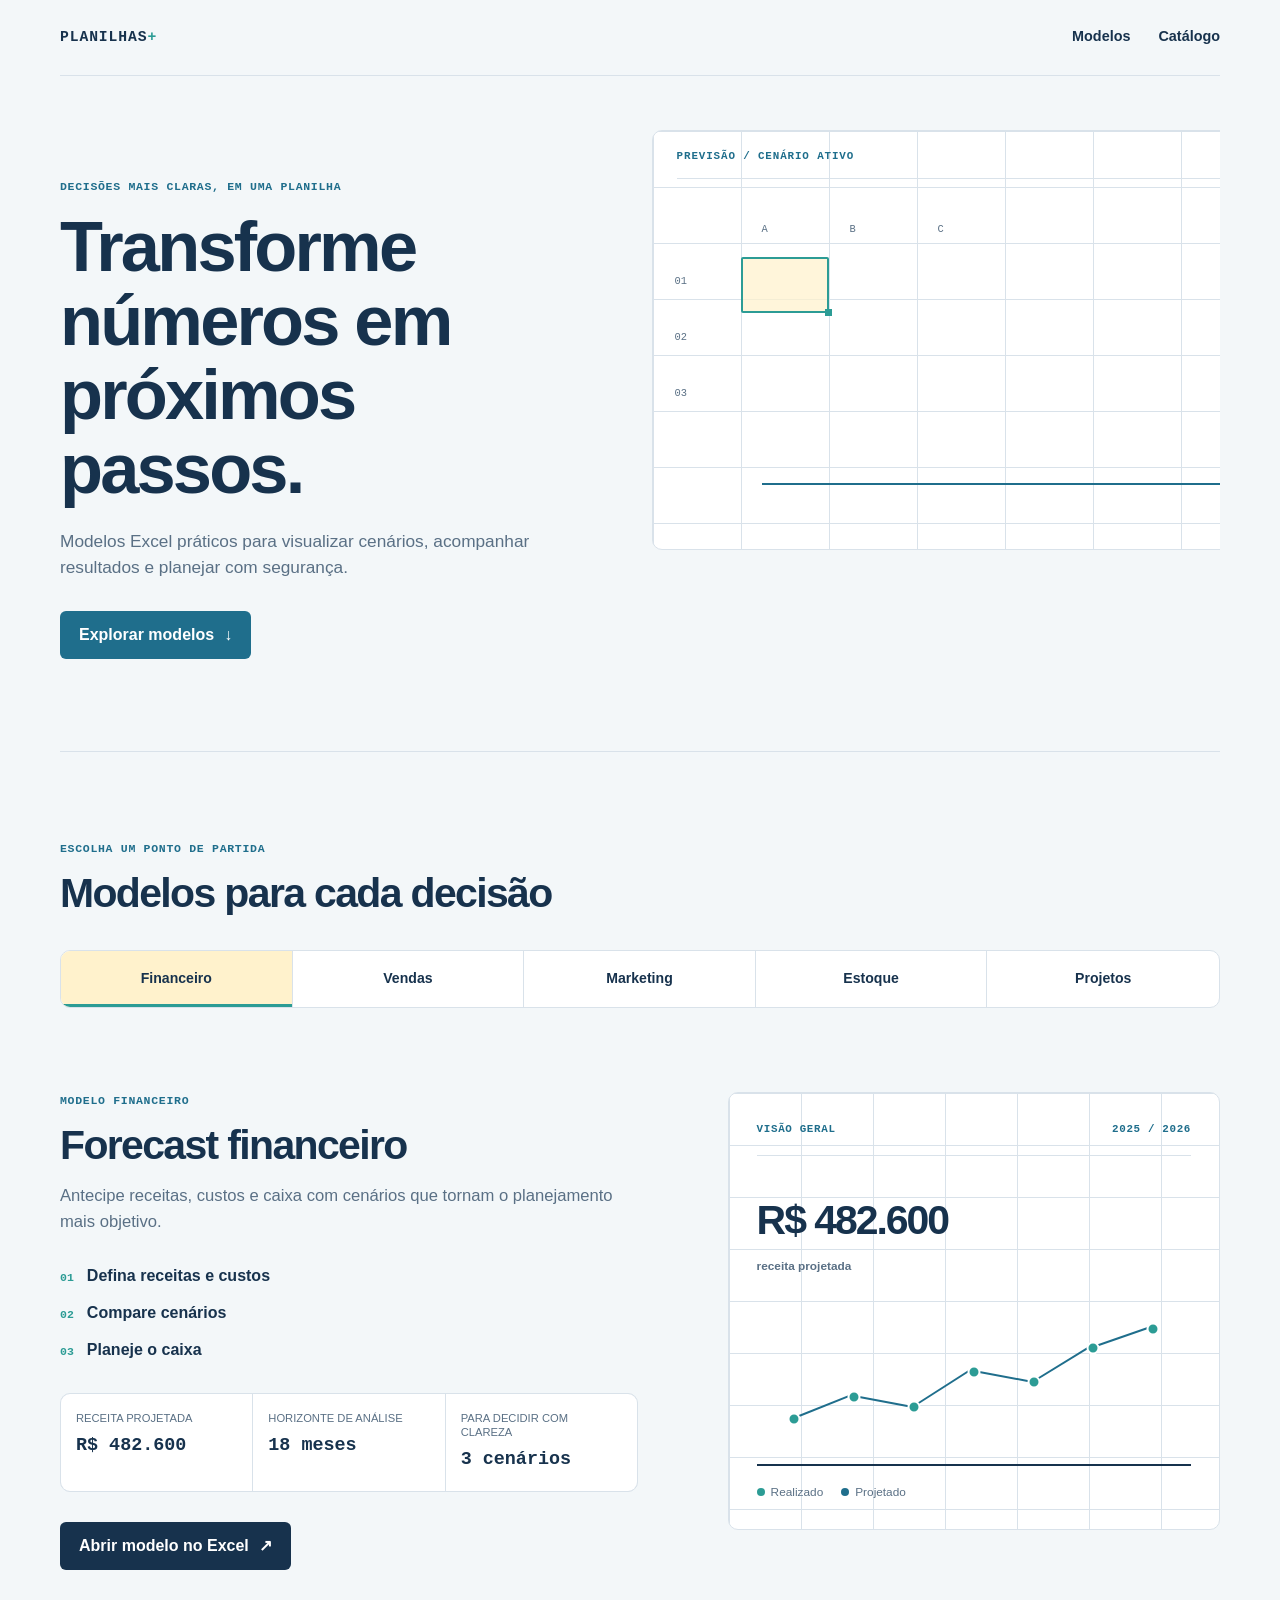
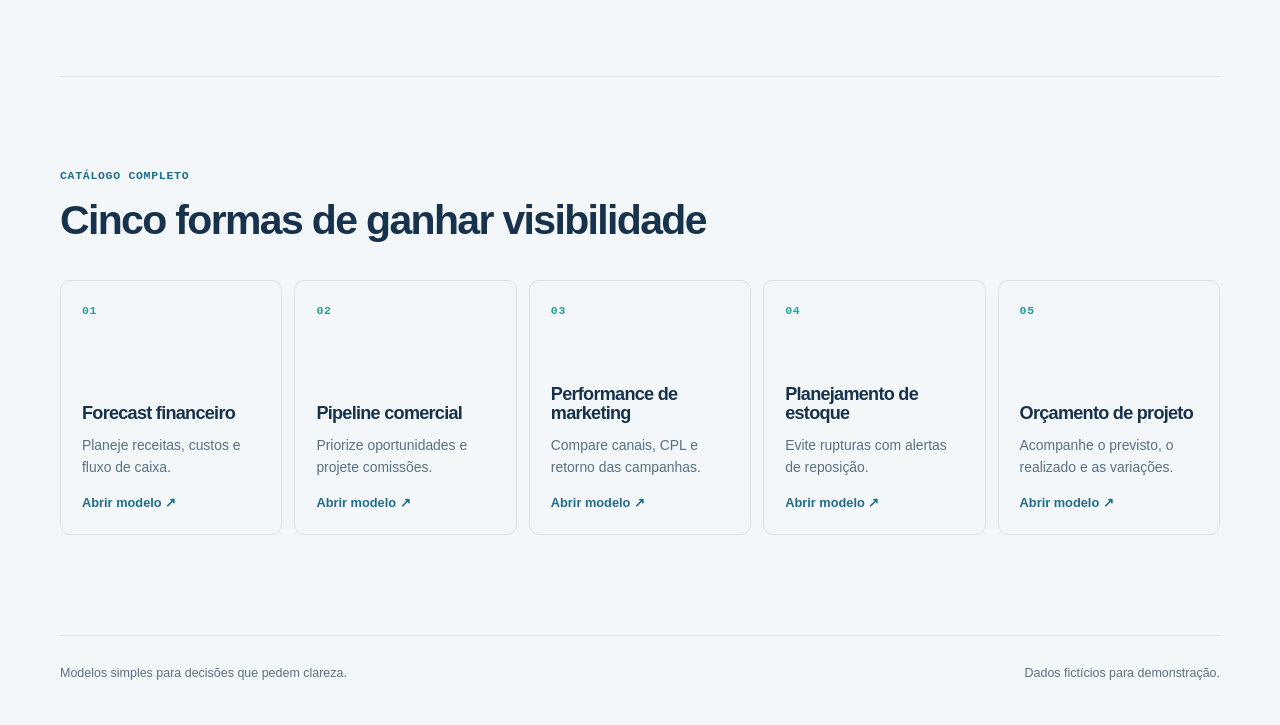
==== index.html @ 37eba5c4 "feat: publish interactive workbook gallery" ====
<!doctype html>
<html lang="pt-BR">
  <head>
    <meta charset="utf-8">
    <meta name="viewport" content="width=device-width, initial-scale=1">
    <meta name="description" content="Modelos de planilhas Excel prontos para decisões financeiras, comerciais e operacionais.">
    <title>Modelos Excel para decisões melhores</title>
    <link rel="stylesheet" href="styles.css">
  </head>
  <body>
    <header class="site-header">
      <a class="brand" href="index.html" aria-label="Portfólio de planilhas Excel">PLANILHAS<span>+</span></a>
      <nav aria-label="Navegação principal">
        <a href="#models">Modelos</a>
        <a href="#catalog">Catálogo</a>
      </nav>
    </header>

    <main>
      <section class="hero" aria-labelledby="hero-title">
        <div class="hero-grid" aria-hidden="true">
          <span class="grid-label grid-label-a">A</span><span class="grid-label grid-label-b">B</span><span class="grid-label grid-label-c">C</span>
          <span class="grid-row grid-row-1">01</span><span class="grid-row grid-row-2">02</span><span class="grid-row grid-row-3">03</span>
          <span class="hero-active-cell"></span><span class="hero-grid-line"></span>
        </div>
        <p class="eyebrow">Decisões mais claras, em uma planilha</p>
        <h1 id="hero-title">Transforme números em próximos passos.</h1>
        <p class="hero-lede">Modelos Excel práticos para visualizar cenários, acompanhar resultados e planejar com segurança.</p>
        <a class="button button-primary" href="#models">Explorar modelos <span aria-hidden="true">↓</span></a>
      </section>

      <section class="model-switcher" id="models" aria-labelledby="models-title">
        <div class="section-heading">
          <p class="eyebrow">Escolha um ponto de partida</p>
          <h2 id="models-title">Modelos para cada decisão</h2>
        </div>
        <div class="model-tabs" role="tablist" aria-label="Selecionar modelo">
          <button data-model-tab="financial" role="tab" aria-selected="true" aria-controls="showcase">Financeiro</button>
          <button data-model-tab="sales" role="tab" aria-selected="false" aria-controls="showcase">Vendas</button>
          <button data-model-tab="marketing" role="tab" aria-selected="false" aria-controls="showcase">Marketing</button>
          <button data-model-tab="inventory" role="tab" aria-selected="false" aria-controls="showcase">Estoque</button>
          <button data-model-tab="projects" role="tab" aria-selected="false" aria-controls="showcase">Projetos</button>
        </div>
      </section>

      <section class="showcase" id="showcase" aria-live="polite" aria-labelledby="showcase-title">
        <div class="showcase-copy">
          <p class="eyebrow" id="showcase-category" data-model-field="eyebrow">Modelo financeiro</p>
          <h2 id="showcase-title" data-model-field="title">Forecast financeiro</h2>
          <p id="showcase-description" data-model-field="summary">Antecipe receitas, custos e caixa com cenários que tornam o planejamento mais objetivo.</p>
          <ol class="showcase-steps">
            <li data-model-field="steps.0">Defina receitas e custos</li>
            <li data-model-field="steps.1">Compare cenários</li>
            <li data-model-field="steps.2">Planeje o caixa</li>
          </ol>
          <dl class="showcase-metrics">
            <div><dt data-model-field="metrics.0.label">receita projetada</dt><dd data-model-field="metrics.0.value">R$ 482.600</dd></div>
            <div><dt data-model-field="metrics.1.label">horizonte de análise</dt><dd data-model-field="metrics.1.value">18 meses</dd></div>
            <div><dt data-model-field="metrics.2.label">para decidir com clareza</dt><dd data-model-field="metrics.2.value">3 cenários</dd></div>
          </dl>
          <a class="button button-dark" id="open-workbook" href="01_financial-forecast.xlsx">Abrir modelo no Excel <span aria-hidden="true">↗</span></a>
        </div>
        <div class="model-preview" aria-label="Prévia do modelo financeiro" data-model-field="visual.ariaLabel">
          <div class="preview-topline"><span data-model-field="visual.topline.0">VISÃO GERAL</span><span data-model-field="visual.topline.1">2025 / 2026</span></div>
          <div class="preview-value"><span data-model-field="visual.value">R$ 482.600</span> <small data-model-field="visual.label">receita projetada</small></div>
          <div class="preview-chart" aria-hidden="true"><span data-model-field="visual.bars.0"></span><span data-model-field="visual.bars.1"></span><span data-model-field="visual.bars.2"></span><span data-model-field="visual.bars.3"></span><span data-model-field="visual.bars.4"></span><span data-model-field="visual.bars.5"></span><span data-model-field="visual.bars.6"></span></div>
          <div class="preview-legend"><span><i class="legend-dot legend-dot-accent"></i><span data-model-field="visual.legend.0">Realizado</span></span><span><i class="legend-dot"></i><span data-model-field="visual.legend.1">Projetado</span></span></div>
        </div>
      </section>

      <section class="catalog" id="catalog" aria-labelledby="catalog-title">
        <div class="section-heading">
          <p class="eyebrow">Catálogo completo</p>
          <h2 id="catalog-title">Cinco formas de ganhar visibilidade</h2>
        </div>
        <div class="catalog-grid">
          <a class="catalog-card" href="01_financial-forecast.xlsx"><span class="card-number">01</span><h3>Forecast financeiro</h3><p>Planeje receitas, custos e fluxo de caixa.</p><span class="card-link">Abrir modelo ↗</span></a>
          <a class="catalog-card" href="02_sales-pipeline.xlsx"><span class="card-number">02</span><h3>Pipeline comercial</h3><p>Priorize oportunidades e projete comissões.</p><span class="card-link">Abrir modelo ↗</span></a>
          <a class="catalog-card" href="03_marketing-performance.xlsx"><span class="card-number">03</span><h3>Performance de marketing</h3><p>Compare canais, CPL e retorno das campanhas.</p><span class="card-link">Abrir modelo ↗</span></a>
          <a class="catalog-card" href="04_inventory-planning.xlsx"><span class="card-number">04</span><h3>Planejamento de estoque</h3><p>Evite rupturas com alertas de reposição.</p><span class="card-link">Abrir modelo ↗</span></a>
          <a class="catalog-card" href="05_project-budget.xlsx"><span class="card-number">05</span><h3>Orçamento de projeto</h3><p>Acompanhe o previsto, o realizado e as variações.</p><span class="card-link">Abrir modelo ↗</span></a>
        </div>
      </section>
    </main>

    <footer class="site-footer">
      <p>Modelos simples para decisões que pedem clareza.</p>
      <p>Dados fictícios para demonstração.</p>
    </footer>
    <script type="module" src="app.js"></script>
  </body>
</html>
---- styles.css ----
:root {
  --canvas: #F3F7F9;
  --ink: #17324D;
  --blue: #1F6E8C;
  --active: #2C9C95;
  --input: #FFF2CC;
  --line: #D9E2EA;
  --paper: #FFFFFF;
  --muted: #5A7085;
  --radius: 10px;
  --radius-small: 6px;
  --page: min(1160px, calc(100% - 48px));
  --sans: Manrope, "Segoe UI", Arial, sans-serif;
  --mono: "DM Mono", Consolas, "Courier New", monospace;
}

* { box-sizing: border-box; }

html { scroll-behavior: smooth; }

body {
  margin: 0;
  min-width: 320px;
  color: var(--ink);
  background: var(--canvas);
  font-family: var(--sans);
  font-size: 16px;
  line-height: 1.55;
}

a { color: inherit; text-decoration: none; }
button { font: inherit; }

:focus-visible {
  outline: 3px solid var(--active);
  outline-offset: 4px;
}

.site-header {
  width: var(--page);
  min-height: 76px;
  margin: 0 auto;
  display: flex;
  align-items: center;
  justify-content: space-between;
  border-bottom: 1px solid var(--line);
}

.brand, .eyebrow, .preview-topline, .card-number {
  font-family: var(--mono);
  letter-spacing: .06em;
  text-transform: uppercase;
}

.brand { font-size: .92rem; font-weight: 800; }
.brand span { color: var(--active); }

nav { display: flex; gap: 28px; font-size: .9rem; font-weight: 700; }
nav a { padding: 6px 0; border-bottom: 2px solid transparent; }
nav a:hover { border-color: var(--active); }

.hero {
  position: relative;
  isolation: isolate;
  width: var(--page);
  min-height: 550px;
  margin: 0 auto;
  padding: 102px 48% 92px 0;
  overflow: hidden;
  border-bottom: 1px solid var(--line);
}

.hero > :not(.hero-grid) { position: relative; z-index: 1; }

.hero-grid {
  position: absolute;
  z-index: 0;
  top: 54px;
  right: -5%;
  width: 54%;
  height: 420px;
  border: 1px solid var(--line);
  border-radius: var(--radius);
  background-color: var(--paper);
  background-image: linear-gradient(var(--line) 1px, transparent 1px), linear-gradient(90deg, var(--line) 1px, transparent 1px);
  background-size: 100% 56px, 88px 100%;
}

.hero-grid::before {
  content: "PREVISÃO  /  CENÁRIO ATIVO";
  position: absolute;
  inset: 20px 24px auto;
  padding-bottom: 16px;
  border-bottom: 1px solid var(--line);
  color: var(--blue);
  font: 700 .68rem/1 var(--mono);
  letter-spacing: .08em;
}

.grid-label, .grid-row { position: absolute; color: var(--muted); font: .65rem/1 var(--mono); }
.grid-label { top: 93px; }
.grid-label-a { left: 109px; }.grid-label-b { left: 197px; }.grid-label-c { left: 285px; }
.grid-row { left: 22px; }.grid-row-1 { top: 145px; }.grid-row-2 { top: 201px; }.grid-row-3 { top: 257px; }

.hero-active-cell {
  position: absolute;
  top: 126px;
  left: 88px;
  width: 88px;
  height: 56px;
  border: 2px solid var(--active);
  border-radius: 2px;
  background: color-mix(in srgb, var(--input) 72%, transparent);
  transition: transform 220ms ease, opacity 220ms ease;
}

.hero-active-cell::after {
  content: "";
  position: absolute;
  width: 7px;
  height: 7px;
  right: -5px;
  bottom: -5px;
  background: var(--active);
}

.hero-grid-line {
  position: absolute;
  left: 109px;
  right: 28px;
  bottom: 64px;
  height: 2px;
  background: var(--blue);
  transform-origin: left;
  transition: transform 220ms ease, opacity 220ms ease;
}

body[data-active-model="sales"] .hero-active-cell { transform: translate(88px, 56px); }
body[data-active-model="marketing"] .hero-active-cell { transform: translate(176px, 112px); }
body[data-active-model="inventory"] .hero-active-cell { transform: translate(88px, 168px); }
body[data-active-model="projects"] .hero-active-cell { transform: translate(264px, 56px); }
body[data-active-model="sales"] .hero-grid-line { transform: scaleX(.66); }
body[data-active-model="marketing"] .hero-grid-line { transform: scaleX(.9); }
body[data-active-model="inventory"] .hero-grid-line { transform: scaleX(.52); }
body[data-active-model="projects"] .hero-grid-line { transform: scaleX(.76); }

.eyebrow { margin: 0 0 14px; color: var(--blue); font-size: .72rem; font-weight: 800; }
h1, h2, h3, p { margin-top: 0; }
h1, h2, h3 { letter-spacing: -.04em; line-height: 1.05; }
h1 { max-width: 660px; margin-bottom: 22px; font-size: clamp(3rem, 5.5vw, 5.35rem); }
h2 { margin-bottom: 16px; font-size: clamp(2rem, 3.2vw, 3.45rem); }
h3 { margin-bottom: 12px; font-size: 1.25rem; }
.hero-lede { max-width: 560px; margin-bottom: 30px; color: var(--muted); font-size: 1.08rem; }

.button {
  display: inline-flex;
  align-items: center;
  justify-content: center;
  min-height: 48px;
  padding: 11px 18px;
  border: 1px solid transparent;
  border-radius: var(--radius-small);
  font-weight: 800;
  line-height: 1;
  white-space: nowrap;
}
.button span { margin-left: 10px; }
.button-primary { color: var(--paper); background: var(--blue); }
.button-primary:hover { background: var(--ink); }
.button-dark { color: var(--paper); background: var(--ink); }
.button-dark:hover { background: var(--blue); }

.model-switcher, .catalog, .site-footer { width: var(--page); margin-right: auto; margin-left: auto; }
.model-switcher { padding: 88px 0 36px; }
.section-heading { max-width: 650px; }

.model-tabs {
  display: grid;
  grid-template-columns: repeat(5, 1fr);
  margin-top: 35px;
  overflow: hidden;
  border: 1px solid var(--line);
  border-radius: var(--radius);
  background: var(--paper);
}
.model-tabs button {
  min-height: 56px;
  padding: 10px 12px;
  border: 0;
  border-right: 1px solid var(--line);
  color: var(--ink);
  background: transparent;
  cursor: pointer;
  font-size: .88rem;
  font-weight: 800;
}
.model-tabs button:last-child { border-right: 0; }
.model-tabs button:hover { background: #E8F1F5; }
.model-tabs button[aria-selected="true"] { color: var(--ink); background: var(--input); box-shadow: inset 0 -3px 0 var(--active); }
.model-tabs button:active { background: #E1EEF0; }

.showcase {
  display: grid;
  grid-template-columns: minmax(0, 1.08fr) minmax(330px, .92fr);
  gap: clamp(36px, 7vw, 98px);
  align-items: start;
  width: var(--page);
  margin: 0 auto;
  padding: 48px 0 106px;
  border-bottom: 1px solid var(--line);
}
.showcase-copy > p:not(.eyebrow) { max-width: 580px; color: var(--muted); font-size: 1.04rem; }
.showcase-steps { display: grid; gap: 12px; margin: 30px 0; padding: 0; list-style: none; counter-reset: step; }
.showcase-steps li { display: flex; align-items: baseline; gap: 13px; font-weight: 700; }
.showcase-steps li::before { counter-increment: step; content: "0" counter(step); color: var(--active); font: 700 .72rem var(--mono); }

.showcase-metrics { display: grid; grid-template-columns: repeat(3, 1fr); gap: 1px; margin: 0 0 30px; border: 1px solid var(--line); border-radius: var(--radius); overflow: hidden; background: var(--line); }
.showcase-metrics div { min-width: 0; padding: 17px 15px; background: var(--paper); }
.showcase-metrics dt { margin-bottom: 7px; color: var(--muted); font-size: .7rem; line-height: 1.25; text-transform: uppercase; }
.showcase-metrics dd { margin: 0; font-family: var(--mono); font-size: clamp(.9rem, 1.6vw, 1.15rem); font-weight: 700; }

.model-preview {
  position: relative;
  min-height: 420px;
  padding: 28px;
  border: 1px solid var(--line);
  border-radius: var(--radius);
  background-color: var(--paper);
  background-image: linear-gradient(var(--line) 1px, transparent 1px), linear-gradient(90deg, var(--line) 1px, transparent 1px);
  background-size: 100% 52px, 72px 100%;
}
.preview-topline { display: flex; justify-content: space-between; padding-bottom: 17px; border-bottom: 1px solid var(--line); color: var(--blue); font-size: .68rem; font-weight: 800; }
.preview-value { margin: 33px 0 28px; font-size: clamp(2rem, 3.2vw, 3rem); font-weight: 800; letter-spacing: -.05em; }
.preview-value small { display: block; margin-top: 5px; color: var(--muted); font-size: .74rem; letter-spacing: 0; }
.preview-chart { display: grid; grid-template-columns: repeat(7, 1fr); height: 162px; padding: 12px 8px 0; border-bottom: 2px solid var(--ink); }
.preview-chart span { position: relative; min-width: 0; }
.preview-chart span::before { content: ""; position: absolute; z-index: 1; left: 50%; bottom: calc(var(--point, 0) * 1%); width: 9px; height: 9px; border: 2px solid var(--paper); border-radius: 50%; background: var(--active); transform: translate(-50%, 50%); }
.preview-chart span:not(:last-child)::after { content: ""; position: absolute; z-index: 0; left: 50%; bottom: calc(var(--point, 0) * 1%); width: var(--segment-length, 100%); height: 2px; background: var(--blue); transform: rotate(var(--segment-angle, 0deg)); transform-origin: left center; }
.preview-legend { display: flex; gap: 18px; padding-top: 17px; color: var(--muted); font-size: .74rem; }
.preview-legend > span { display: inline-flex; align-items: center; gap: 6px; }
.legend-dot { width: 8px; height: 8px; background: var(--blue); border-radius: 50%; }.legend-dot-accent { background: var(--active); }

.showcase.is-updating { animation: showcase-update 220ms ease both; }
.showcase.is-updating .preview-chart { animation: trend-update 220ms ease both; }
@keyframes showcase-update { from { opacity: .74; transform: translateY(5px); } to { opacity: 1; transform: translateY(0); } }
@keyframes trend-update { from { opacity: .45; transform: scaleX(.92); } to { opacity: 1; transform: scaleX(1); } }

.catalog { padding: 90px 0 100px; }
.catalog-grid { display: grid; grid-template-columns: repeat(5, 1fr); gap: 12px; margin-top: 38px; }
.catalog-card { display: flex; flex-direction: column; min-height: 255px; padding: 21px; border: 1px solid var(--line); border-radius: var(--radius); background: transparent; }
.catalog-card:hover { border-color: var(--active); background: var(--paper); }
.card-number { color: var(--active); font-size: .72rem; font-weight: 800; }
.catalog-card h3 { margin-top: auto; font-size: 1.13rem; }
.catalog-card p { margin-bottom: 15px; color: var(--muted); font-size: .87rem; }
.card-link { color: var(--blue); font-size: .8rem; font-weight: 800; }

.site-footer { display: flex; justify-content: space-between; gap: 24px; padding: 28px 0 42px; border-top: 1px solid var(--line); color: var(--muted); font-size: .78rem; }
.site-footer p { margin: 0; }

@media (max-width: 700px) {
  :root { --page: min(100% - 32px, 1160px); }
  .site-header { min-height: 66px; }
  nav { gap: 16px; font-size: .8rem; }
  .hero { min-height: 595px; padding: 62px 0 250px; }
  .hero-grid { top: auto; right: -38px; bottom: 32px; width: 118%; height: 205px; background-size: 100% 41px, 64px 100%; }
  .hero-grid::before { inset: 16px 18px auto; padding-bottom: 11px; font-size: .58rem; }
  .grid-label { top: 67px; }.grid-label-a { left: 83px; }.grid-label-b { left: 147px; }.grid-label-c { left: 211px; }
  .grid-row { left: 14px; }.grid-row-1 { top: 107px; }.grid-row-2 { top: 148px; }.grid-row-3 { top: 189px; }
  .hero-active-cell { top: 88px; left: 64px; width: 64px; height: 41px; }
  .hero-grid-line { left: 83px; bottom: 30px; }
  body[data-active-model="sales"] .hero-active-cell { transform: translate(64px, 41px); }
  body[data-active-model="marketing"] .hero-active-cell { transform: translate(128px, 82px); }
  body[data-active-model="inventory"] .hero-active-cell { transform: translate(64px, 82px); }
  body[data-active-model="projects"] .hero-active-cell { transform: translate(192px, 41px); }
  h1 { font-size: clamp(2.75rem, 13vw, 4rem); }
  .hero-lede { font-size: 1rem; }
  .model-switcher { padding-top: 58px; }
  .model-tabs { grid-template-columns: repeat(2, 1fr); overflow: visible; }
  .model-tabs button { border-bottom: 1px solid var(--line); }
  .model-tabs button:nth-child(2n) { border-right: 0; }
  .model-tabs button:last-child { grid-column: span 2; border-bottom: 0; }
  .showcase { grid-template-columns: 1fr; gap: 42px; padding: 34px 0 70px; }
  .showcase-metrics { grid-template-columns: 1fr; }
  .model-preview { min-height: 360px; padding: 21px; }
  .preview-chart { gap: 7px; height: 130px; }
  .catalog { padding: 62px 0 70px; }
  .catalog-grid { grid-template-columns: 1fr; gap: 10px; margin-top: 28px; }
  .catalog-card { min-height: 0; padding: 19px; }
  .catalog-card h3 { margin-top: 32px; }
  .site-footer { display: grid; gap: 8px; padding-bottom: 30px; }
}

@media (prefers-reduced-motion: reduce) {
  html { scroll-behavior: auto; }
  *, *::before, *::after { animation-duration: .01ms !important; transition-duration: .01ms !important; }
}
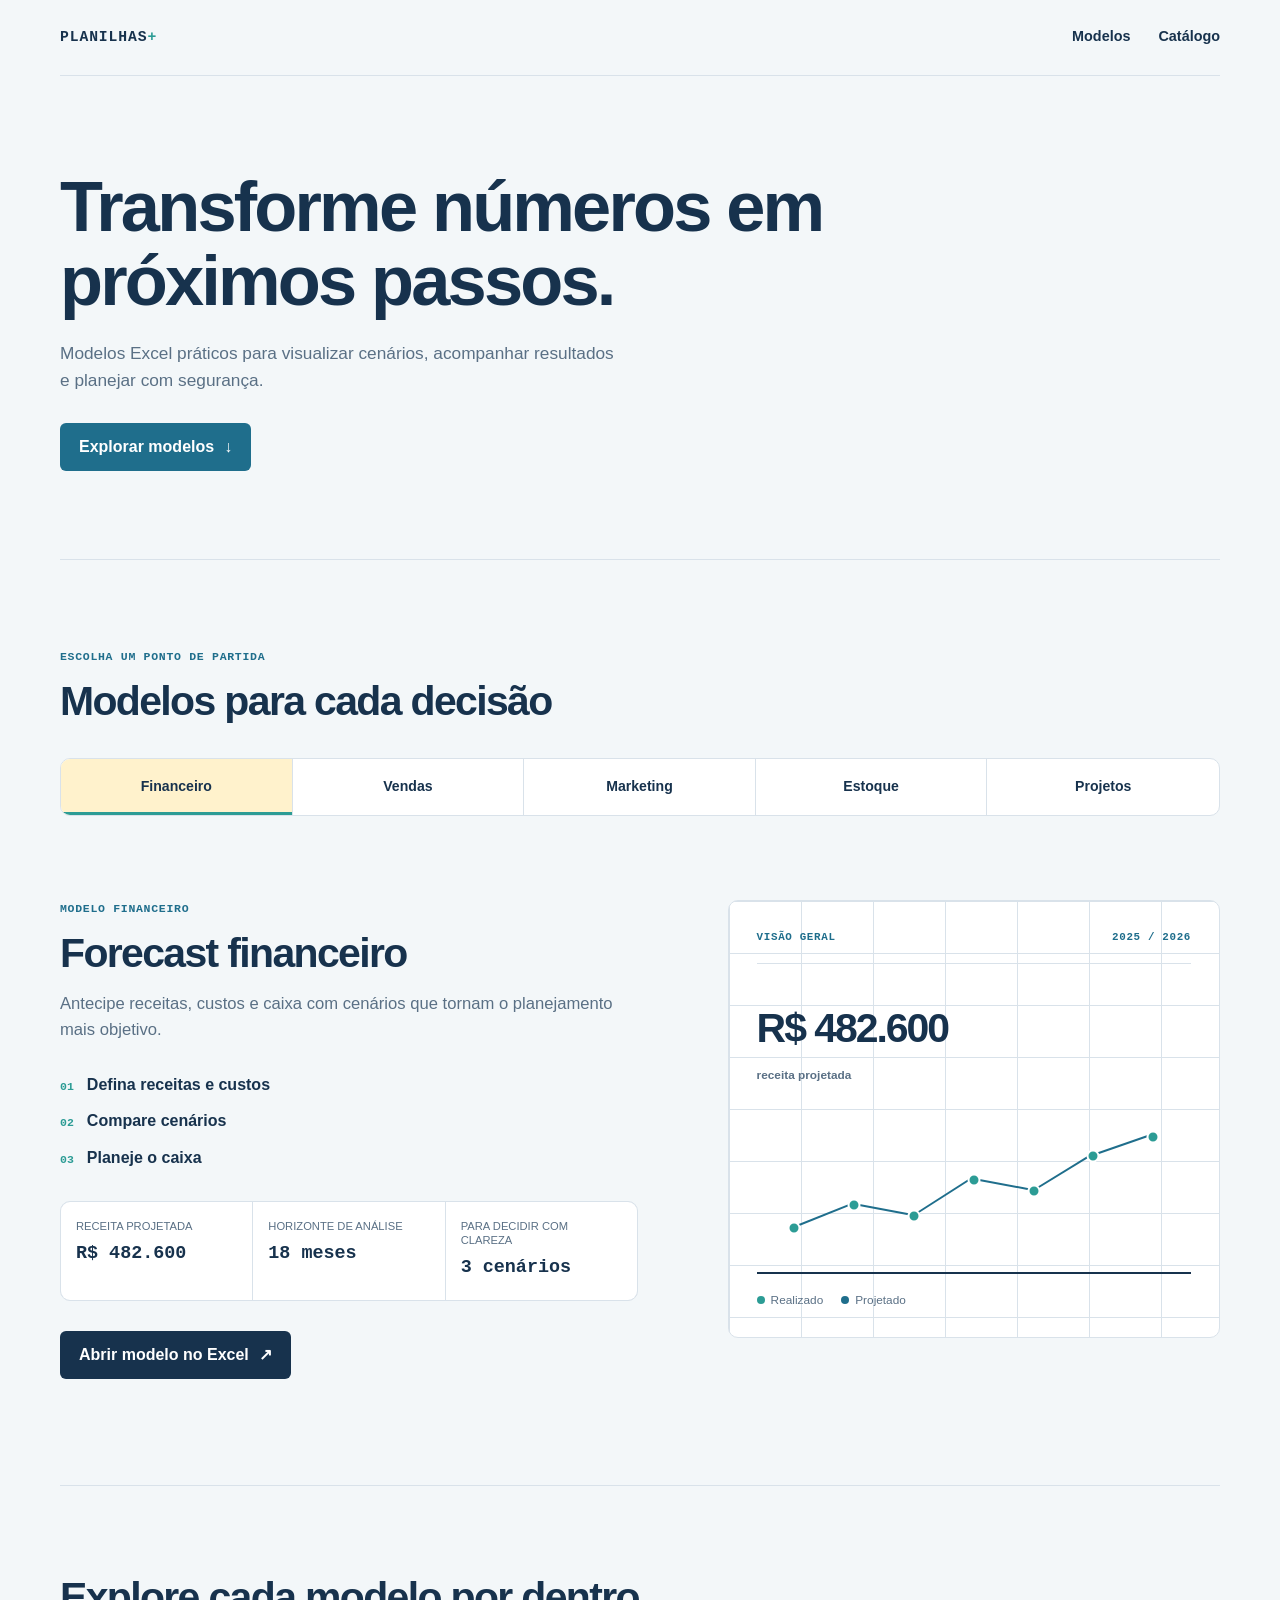
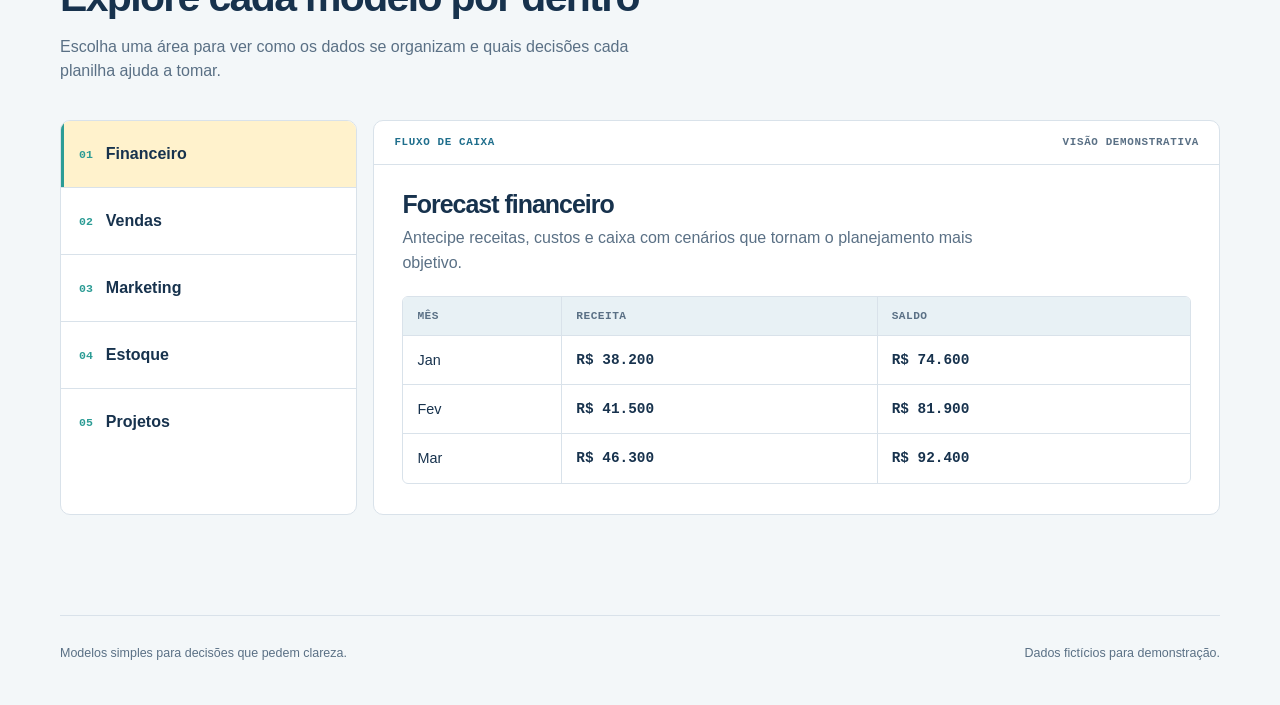
==== commit 588151c2: "feat: add interactive in-page model explorer # Conflicts: #	app.js #	tests/models.test.mjs #	tests/p" ====
--- a/index.html
+++ b/index.html
@@ -18,15 +18,11 @@
 
     <main>
       <section class="hero" aria-labelledby="hero-title">
-        <div class="hero-grid" aria-hidden="true">
-          <span class="grid-label grid-label-a">A</span><span class="grid-label grid-label-b">B</span><span class="grid-label grid-label-c">C</span>
-          <span class="grid-row grid-row-1">01</span><span class="grid-row grid-row-2">02</span><span class="grid-row grid-row-3">03</span>
-          <span class="hero-active-cell"></span><span class="hero-grid-line"></span>
+        <div class="hero-copy">
+          <h1 id="hero-title">Transforme números em próximos passos.</h1>
+          <p class="hero-lede">Modelos Excel práticos para visualizar cenários, acompanhar resultados e planejar com segurança.</p>
+          <a class="button button-primary" href="#models">Explorar modelos <span aria-hidden="true">↓</span></a>
         </div>
-        <p class="eyebrow">Decisões mais claras, em uma planilha</p>
-        <h1 id="hero-title">Transforme números em próximos passos.</h1>
-        <p class="hero-lede">Modelos Excel práticos para visualizar cenários, acompanhar resultados e planejar com segurança.</p>
-        <a class="button button-primary" href="#models">Explorar modelos <span aria-hidden="true">↓</span></a>
       </section>
 
       <section class="model-switcher" id="models" aria-labelledby="models-title">
@@ -35,15 +31,15 @@
           <h2 id="models-title">Modelos para cada decisão</h2>
         </div>
         <div class="model-tabs" role="tablist" aria-label="Selecionar modelo">
-          <button data-model-tab="financial" role="tab" aria-selected="true" aria-controls="showcase">Financeiro</button>
-          <button data-model-tab="sales" role="tab" aria-selected="false" aria-controls="showcase">Vendas</button>
-          <button data-model-tab="marketing" role="tab" aria-selected="false" aria-controls="showcase">Marketing</button>
-          <button data-model-tab="inventory" role="tab" aria-selected="false" aria-controls="showcase">Estoque</button>
-          <button data-model-tab="projects" role="tab" aria-selected="false" aria-controls="showcase">Projetos</button>
+          <button id="model-tab-financial" data-model-tab="financial" role="tab" aria-selected="true" aria-controls="showcase">Financeiro</button>
+          <button id="model-tab-sales" data-model-tab="sales" role="tab" aria-selected="false" aria-controls="showcase">Vendas</button>
+          <button id="model-tab-marketing" data-model-tab="marketing" role="tab" aria-selected="false" aria-controls="showcase">Marketing</button>
+          <button id="model-tab-inventory" data-model-tab="inventory" role="tab" aria-selected="false" aria-controls="showcase">Estoque</button>
+          <button id="model-tab-projects" data-model-tab="projects" role="tab" aria-selected="false" aria-controls="showcase">Projetos</button>
         </div>
       </section>
 
-      <section class="showcase" id="showcase" aria-live="polite" aria-labelledby="showcase-title">
+      <section class="showcase" id="showcase" role="tabpanel" aria-live="polite" aria-labelledby="model-tab-financial">
         <div class="showcase-copy">
           <p class="eyebrow" id="showcase-category" data-model-field="eyebrow">Modelo financeiro</p>
           <h2 id="showcase-title" data-model-field="title">Forecast financeiro</h2>
@@ -68,17 +64,39 @@
         </div>
       </section>
 
-      <section class="catalog" id="catalog" aria-labelledby="catalog-title">
+      <section class="model-workspace" id="catalog" aria-labelledby="workspace-title">
         <div class="section-heading">
-          <p class="eyebrow">Catálogo completo</p>
-          <h2 id="catalog-title">Cinco formas de ganhar visibilidade</h2>
+          <h2 id="workspace-title">Explore cada modelo por dentro</h2>
+          <p>Escolha uma área para ver como os dados se organizam e quais decisões cada planilha ajuda a tomar.</p>
         </div>
-        <div class="catalog-grid">
-          <a class="catalog-card" href="01_financial-forecast.xlsx"><span class="card-number">01</span><h3>Forecast financeiro</h3><p>Planeje receitas, custos e fluxo de caixa.</p><span class="card-link">Abrir modelo ↗</span></a>
-          <a class="catalog-card" href="02_sales-pipeline.xlsx"><span class="card-number">02</span><h3>Pipeline comercial</h3><p>Priorize oportunidades e projete comissões.</p><span class="card-link">Abrir modelo ↗</span></a>
-          <a class="catalog-card" href="03_marketing-performance.xlsx"><span class="card-number">03</span><h3>Performance de marketing</h3><p>Compare canais, CPL e retorno das campanhas.</p><span class="card-link">Abrir modelo ↗</span></a>
-          <a class="catalog-card" href="04_inventory-planning.xlsx"><span class="card-number">04</span><h3>Planejamento de estoque</h3><p>Evite rupturas com alertas de reposição.</p><span class="card-link">Abrir modelo ↗</span></a>
-          <a class="catalog-card" href="05_project-budget.xlsx"><span class="card-number">05</span><h3>Orçamento de projeto</h3><p>Acompanhe o previsto, o realizado e as variações.</p><span class="card-link">Abrir modelo ↗</span></a>
+        <div class="workspace-layout">
+          <div class="workspace-picker" aria-label="Escolher prévia de modelo">
+            <button id="workspace-financial" data-workspace-model="financial" aria-pressed="true"><span>01</span> Financeiro</button>
+            <button id="workspace-sales" data-workspace-model="sales" aria-pressed="false"><span>02</span> Vendas</button>
+            <button id="workspace-marketing" data-workspace-model="marketing" aria-pressed="false"><span>03</span> Marketing</button>
+            <button id="workspace-inventory" data-workspace-model="inventory" aria-pressed="false"><span>04</span> Estoque</button>
+            <button id="workspace-projects" data-workspace-model="projects" aria-pressed="false"><span>05</span> Projetos</button>
+          </div>
+          <article class="workspace-sheet" id="workspace-sheet" aria-live="polite" aria-labelledby="workspace-model-title">
+            <div class="workspace-sheet-bar">
+              <span data-workspace-field="workspace.sheet">Fluxo de caixa</span>
+              <span>Visão demonstrativa</span>
+            </div>
+            <div class="workspace-sheet-copy">
+              <h3 id="workspace-model-title" data-workspace-field="title">Forecast financeiro</h3>
+              <p data-workspace-field="summary">Antecipe receitas, custos e caixa com cenários que tornam o planejamento mais objetivo.</p>
+            </div>
+            <div class="workspace-table-wrap">
+              <table id="workspace-table">
+                <thead><tr><th data-workspace-field="workspace.headers.0">Mês</th><th data-workspace-field="workspace.headers.1">Receita</th><th data-workspace-field="workspace.headers.2">Saldo</th></tr></thead>
+                <tbody>
+                  <tr><td data-workspace-field="workspace.rows.0.0">Jan</td><td data-workspace-field="workspace.rows.0.1">R$ 38.200</td><td data-workspace-field="workspace.rows.0.2">R$ 74.600</td></tr>
+                  <tr><td data-workspace-field="workspace.rows.1.0">Fev</td><td data-workspace-field="workspace.rows.1.1">R$ 41.500</td><td data-workspace-field="workspace.rows.1.2">R$ 81.900</td></tr>
+                  <tr><td data-workspace-field="workspace.rows.2.0">Mar</td><td data-workspace-field="workspace.rows.2.1">R$ 46.300</td><td data-workspace-field="workspace.rows.2.2">R$ 92.400</td></tr>
+                </tbody>
+              </table>
+            </div>
+          </article>
         </div>
       </section>
     </main>
--- a/styles.css
+++ b/styles.css
@@ -60,94 +60,18 @@
 nav a:hover { border-color: var(--active); }
 
 .hero {
-  position: relative;
-  isolation: isolate;
   width: var(--page);
-  min-height: 550px;
+  min-height: 418px;
   margin: 0 auto;
-  padding: 102px 48% 92px 0;
-  overflow: hidden;
+  padding: 94px 0 88px;
   border-bottom: 1px solid var(--line);
 }
-
-.hero > :not(.hero-grid) { position: relative; z-index: 1; }
-
-.hero-grid {
-  position: absolute;
-  z-index: 0;
-  top: 54px;
-  right: -5%;
-  width: 54%;
-  height: 420px;
-  border: 1px solid var(--line);
-  border-radius: var(--radius);
-  background-color: var(--paper);
-  background-image: linear-gradient(var(--line) 1px, transparent 1px), linear-gradient(90deg, var(--line) 1px, transparent 1px);
-  background-size: 100% 56px, 88px 100%;
-}
-
-.hero-grid::before {
-  content: "PREVISÃO  /  CENÁRIO ATIVO";
-  position: absolute;
-  inset: 20px 24px auto;
-  padding-bottom: 16px;
-  border-bottom: 1px solid var(--line);
-  color: var(--blue);
-  font: 700 .68rem/1 var(--mono);
-  letter-spacing: .08em;
-}
-
-.grid-label, .grid-row { position: absolute; color: var(--muted); font: .65rem/1 var(--mono); }
-.grid-label { top: 93px; }
-.grid-label-a { left: 109px; }.grid-label-b { left: 197px; }.grid-label-c { left: 285px; }
-.grid-row { left: 22px; }.grid-row-1 { top: 145px; }.grid-row-2 { top: 201px; }.grid-row-3 { top: 257px; }
-
-.hero-active-cell {
-  position: absolute;
-  top: 126px;
-  left: 88px;
-  width: 88px;
-  height: 56px;
-  border: 2px solid var(--active);
-  border-radius: 2px;
-  background: color-mix(in srgb, var(--input) 72%, transparent);
-  transition: transform 220ms ease, opacity 220ms ease;
-}
-
-.hero-active-cell::after {
-  content: "";
-  position: absolute;
-  width: 7px;
-  height: 7px;
-  right: -5px;
-  bottom: -5px;
-  background: var(--active);
-}
-
-.hero-grid-line {
-  position: absolute;
-  left: 109px;
-  right: 28px;
-  bottom: 64px;
-  height: 2px;
-  background: var(--blue);
-  transform-origin: left;
-  transition: transform 220ms ease, opacity 220ms ease;
-}
-
-body[data-active-model="sales"] .hero-active-cell { transform: translate(88px, 56px); }
-body[data-active-model="marketing"] .hero-active-cell { transform: translate(176px, 112px); }
-body[data-active-model="inventory"] .hero-active-cell { transform: translate(88px, 168px); }
-body[data-active-model="projects"] .hero-active-cell { transform: translate(264px, 56px); }
-body[data-active-model="sales"] .hero-grid-line { transform: scaleX(.66); }
-body[data-active-model="marketing"] .hero-grid-line { transform: scaleX(.9); }
-body[data-active-model="inventory"] .hero-grid-line { transform: scaleX(.52); }
-body[data-active-model="projects"] .hero-grid-line { transform: scaleX(.76); }
+.hero-copy { max-width: 880px; }
 
 .eyebrow { margin: 0 0 14px; color: var(--blue); font-size: .72rem; font-weight: 800; }
 h1, h2, h3, p { margin-top: 0; }
 h1, h2, h3 { letter-spacing: -.04em; line-height: 1.05; }
-h1 { max-width: 660px; margin-bottom: 22px; font-size: clamp(3rem, 5.5vw, 5.35rem); }
+h1 { max-width: 880px; margin-bottom: 22px; font-size: clamp(3rem, 5.5vw, 5.1rem); }
 h2 { margin-bottom: 16px; font-size: clamp(2rem, 3.2vw, 3.45rem); }
 h3 { margin-bottom: 12px; font-size: 1.25rem; }
 .hero-lede { max-width: 560px; margin-bottom: 30px; color: var(--muted); font-size: 1.08rem; }
@@ -245,14 +169,29 @@
 @keyframes showcase-update { from { opacity: .74; transform: translateY(5px); } to { opacity: 1; transform: translateY(0); } }
 @keyframes trend-update { from { opacity: .45; transform: scaleX(.92); } to { opacity: 1; transform: scaleX(1); } }
 
-.catalog { padding: 90px 0 100px; }
-.catalog-grid { display: grid; grid-template-columns: repeat(5, 1fr); gap: 12px; margin-top: 38px; }
-.catalog-card { display: flex; flex-direction: column; min-height: 255px; padding: 21px; border: 1px solid var(--line); border-radius: var(--radius); background: transparent; }
-.catalog-card:hover { border-color: var(--active); background: var(--paper); }
-.card-number { color: var(--active); font-size: .72rem; font-weight: 800; }
-.catalog-card h3 { margin-top: auto; font-size: 1.13rem; }
-.catalog-card p { margin-bottom: 15px; color: var(--muted); font-size: .87rem; }
-.card-link { color: var(--blue); font-size: .8rem; font-weight: 800; }
+.model-workspace { width: var(--page); margin: 0 auto; padding: 90px 0 100px; }
+.model-workspace .section-heading > p { max-width: 620px; margin-bottom: 0; color: var(--muted); }
+.workspace-layout { display: grid; grid-template-columns: minmax(220px, .52fr) minmax(0, 1.48fr); gap: 16px; margin-top: 36px; }
+.workspace-picker { display: grid; align-content: start; border: 1px solid var(--line); border-radius: var(--radius); overflow: hidden; background: var(--paper); }
+.workspace-picker button { display: flex; align-items: center; gap: 13px; width: 100%; min-height: 67px; padding: 14px 18px; border: 0; border-bottom: 1px solid var(--line); color: var(--ink); background: transparent; cursor: pointer; text-align: left; font-weight: 800; }
+.workspace-picker button:last-child { border-bottom: 0; }
+.workspace-picker button span { color: var(--active); font: 800 .72rem var(--mono); }
+.workspace-picker button:hover { background: #E8F1F5; }
+.workspace-picker button[aria-pressed="true"] { background: var(--input); box-shadow: inset 3px 0 0 var(--active); }
+.workspace-picker button:active { background: #E1EEF0; }
+.workspace-sheet { min-height: 382px; overflow: hidden; border: 1px solid var(--line); border-radius: var(--radius); background: var(--paper); }
+.workspace-sheet-bar { display: flex; justify-content: space-between; gap: 18px; padding: 16px 20px; border-bottom: 1px solid var(--line); color: var(--blue); font: 800 .68rem/1 var(--mono); letter-spacing: .06em; text-transform: uppercase; }
+.workspace-sheet-bar span:last-child { color: var(--muted); }
+.workspace-sheet-copy { padding: 26px 28px 20px; }
+.workspace-sheet-copy h3 { margin-bottom: 9px; font-size: 1.56rem; }
+.workspace-sheet-copy p { max-width: 620px; margin: 0; color: var(--muted); }
+.workspace-table-wrap { overflow-x: auto; padding: 0 28px 30px; }
+.workspace-table-wrap table { width: 100%; min-width: 440px; border-collapse: separate; border-spacing: 0; border: 1px solid var(--line); border-radius: var(--radius-small); overflow: hidden; font-size: .9rem; }
+.workspace-table-wrap th, .workspace-table-wrap td { padding: 13px 14px; border-right: 1px solid var(--line); border-bottom: 1px solid var(--line); text-align: left; }
+.workspace-table-wrap th:last-child, .workspace-table-wrap td:last-child { border-right: 0; }
+.workspace-table-wrap tr:last-child td { border-bottom: 0; }
+.workspace-table-wrap th { color: var(--muted); background: #E8F1F5; font: 800 .7rem var(--mono); letter-spacing: .04em; text-transform: uppercase; }
+.workspace-table-wrap td:nth-child(n + 2) { font-family: var(--mono); font-weight: 700; }
 
 .site-footer { display: flex; justify-content: space-between; gap: 24px; padding: 28px 0 42px; border-top: 1px solid var(--line); color: var(--muted); font-size: .78rem; }
 .site-footer p { margin: 0; }
@@ -261,17 +200,7 @@
   :root { --page: min(100% - 32px, 1160px); }
   .site-header { min-height: 66px; }
   nav { gap: 16px; font-size: .8rem; }
-  .hero { min-height: 595px; padding: 62px 0 250px; }
-  .hero-grid { top: auto; right: -38px; bottom: 32px; width: 118%; height: 205px; background-size: 100% 41px, 64px 100%; }
-  .hero-grid::before { inset: 16px 18px auto; padding-bottom: 11px; font-size: .58rem; }
-  .grid-label { top: 67px; }.grid-label-a { left: 83px; }.grid-label-b { left: 147px; }.grid-label-c { left: 211px; }
-  .grid-row { left: 14px; }.grid-row-1 { top: 107px; }.grid-row-2 { top: 148px; }.grid-row-3 { top: 189px; }
-  .hero-active-cell { top: 88px; left: 64px; width: 64px; height: 41px; }
-  .hero-grid-line { left: 83px; bottom: 30px; }
-  body[data-active-model="sales"] .hero-active-cell { transform: translate(64px, 41px); }
-  body[data-active-model="marketing"] .hero-active-cell { transform: translate(128px, 82px); }
-  body[data-active-model="inventory"] .hero-active-cell { transform: translate(64px, 82px); }
-  body[data-active-model="projects"] .hero-active-cell { transform: translate(192px, 41px); }
+  .hero { min-height: auto; padding: 68px 0 66px; }
   h1 { font-size: clamp(2.75rem, 13vw, 4rem); }
   .hero-lede { font-size: 1rem; }
   .model-switcher { padding-top: 58px; }
@@ -283,10 +212,14 @@
   .showcase-metrics { grid-template-columns: 1fr; }
   .model-preview { min-height: 360px; padding: 21px; }
   .preview-chart { gap: 7px; height: 130px; }
-  .catalog { padding: 62px 0 70px; }
-  .catalog-grid { grid-template-columns: 1fr; gap: 10px; margin-top: 28px; }
-  .catalog-card { min-height: 0; padding: 19px; }
-  .catalog-card h3 { margin-top: 32px; }
+  .model-workspace { padding: 62px 0 70px; }
+  .workspace-layout { grid-template-columns: 1fr; margin-top: 28px; }
+  .workspace-picker { grid-template-columns: repeat(2, 1fr); }
+  .workspace-picker button { border-right: 1px solid var(--line); }
+  .workspace-picker button:nth-child(2n) { border-right: 0; }
+  .workspace-picker button:last-child { grid-column: span 2; }
+  .workspace-sheet-copy { padding: 23px 20px 17px; }
+  .workspace-table-wrap { padding: 0 20px 24px; }
   .site-footer { display: grid; gap: 8px; padding-bottom: 30px; }
 }
 
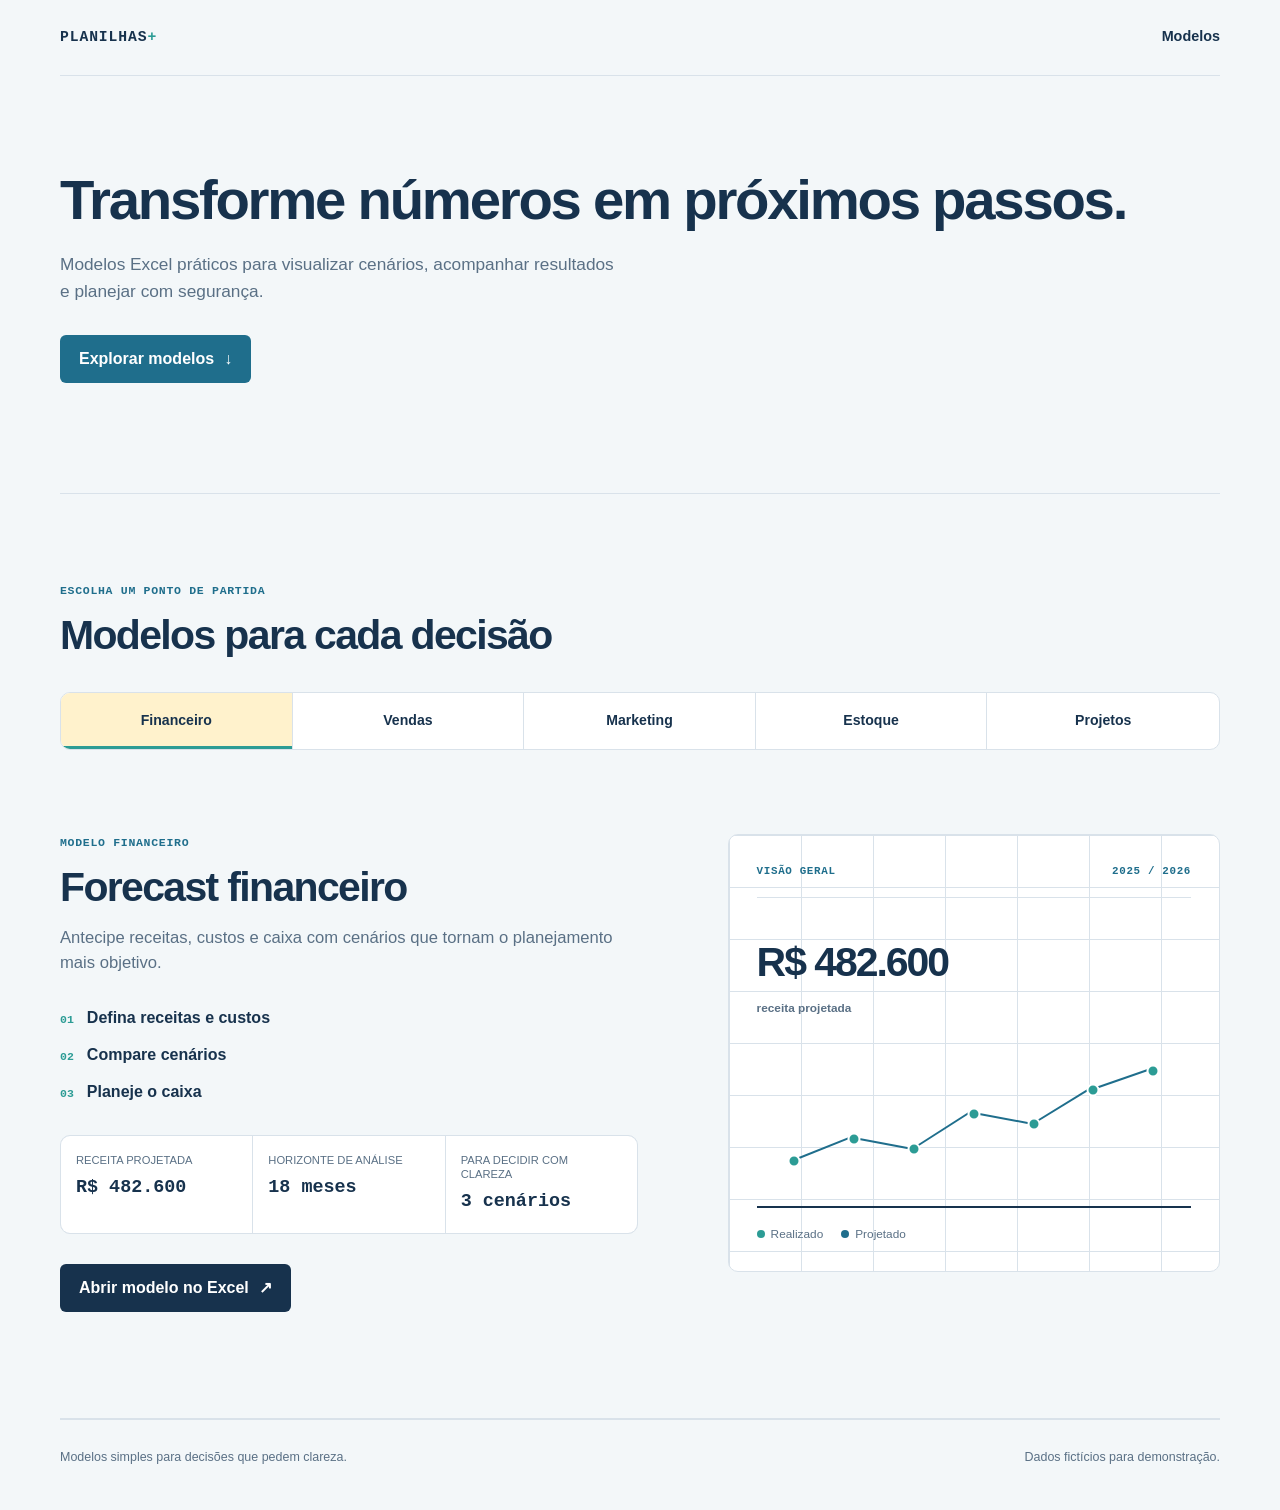
==== commit 3cb8f32b: "fix: simplify portfolio hero and remove explorer" ====
--- a/index.html
+++ b/index.html
@@ -5,14 +5,13 @@
     <meta name="viewport" content="width=device-width, initial-scale=1">
     <meta name="description" content="Modelos de planilhas Excel prontos para decisões financeiras, comerciais e operacionais.">
     <title>Modelos Excel para decisões melhores</title>
-    <link rel="stylesheet" href="styles.css">
+    <link rel="stylesheet" href="styles.css?v=hero20260913">
   </head>
   <body>
     <header class="site-header">
       <a class="brand" href="index.html" aria-label="Portfólio de planilhas Excel">PLANILHAS<span>+</span></a>
       <nav aria-label="Navegação principal">
         <a href="#models">Modelos</a>
-        <a href="#catalog">Catálogo</a>
       </nav>
     </header>
 
@@ -64,47 +63,12 @@
         </div>
       </section>
 
-      <section class="model-workspace" id="catalog" aria-labelledby="workspace-title">
-        <div class="section-heading">
-          <h2 id="workspace-title">Explore cada modelo por dentro</h2>
-          <p>Escolha uma área para ver como os dados se organizam e quais decisões cada planilha ajuda a tomar.</p>
-        </div>
-        <div class="workspace-layout">
-          <div class="workspace-picker" aria-label="Escolher prévia de modelo">
-            <button id="workspace-financial" data-workspace-model="financial" aria-pressed="true"><span>01</span> Financeiro</button>
-            <button id="workspace-sales" data-workspace-model="sales" aria-pressed="false"><span>02</span> Vendas</button>
-            <button id="workspace-marketing" data-workspace-model="marketing" aria-pressed="false"><span>03</span> Marketing</button>
-            <button id="workspace-inventory" data-workspace-model="inventory" aria-pressed="false"><span>04</span> Estoque</button>
-            <button id="workspace-projects" data-workspace-model="projects" aria-pressed="false"><span>05</span> Projetos</button>
-          </div>
-          <article class="workspace-sheet" id="workspace-sheet" aria-live="polite" aria-labelledby="workspace-model-title">
-            <div class="workspace-sheet-bar">
-              <span data-workspace-field="workspace.sheet">Fluxo de caixa</span>
-              <span>Visão demonstrativa</span>
-            </div>
-            <div class="workspace-sheet-copy">
-              <h3 id="workspace-model-title" data-workspace-field="title">Forecast financeiro</h3>
-              <p data-workspace-field="summary">Antecipe receitas, custos e caixa com cenários que tornam o planejamento mais objetivo.</p>
-            </div>
-            <div class="workspace-table-wrap">
-              <table id="workspace-table">
-                <thead><tr><th data-workspace-field="workspace.headers.0">Mês</th><th data-workspace-field="workspace.headers.1">Receita</th><th data-workspace-field="workspace.headers.2">Saldo</th></tr></thead>
-                <tbody>
-                  <tr><td data-workspace-field="workspace.rows.0.0">Jan</td><td data-workspace-field="workspace.rows.0.1">R$ 38.200</td><td data-workspace-field="workspace.rows.0.2">R$ 74.600</td></tr>
-                  <tr><td data-workspace-field="workspace.rows.1.0">Fev</td><td data-workspace-field="workspace.rows.1.1">R$ 41.500</td><td data-workspace-field="workspace.rows.1.2">R$ 81.900</td></tr>
-                  <tr><td data-workspace-field="workspace.rows.2.0">Mar</td><td data-workspace-field="workspace.rows.2.1">R$ 46.300</td><td data-workspace-field="workspace.rows.2.2">R$ 92.400</td></tr>
-                </tbody>
-              </table>
-            </div>
-          </article>
-        </div>
-      </section>
     </main>
 
     <footer class="site-footer">
       <p>Modelos simples para decisões que pedem clareza.</p>
       <p>Dados fictícios para demonstração.</p>
     </footer>
-    <script type="module" src="app.js"></script>
+    <script type="module" src="app.js?v=588151c"></script>
   </body>
 </html>
--- a/styles.css
+++ b/styles.css
@@ -66,12 +66,12 @@
   padding: 94px 0 88px;
   border-bottom: 1px solid var(--line);
 }
-.hero-copy { max-width: 880px; }
+.hero-copy { max-width: none; }
 
 .eyebrow { margin: 0 0 14px; color: var(--blue); font-size: .72rem; font-weight: 800; }
 h1, h2, h3, p { margin-top: 0; }
 h1, h2, h3 { letter-spacing: -.04em; line-height: 1.05; }
-h1 { max-width: 880px; margin-bottom: 22px; font-size: clamp(3rem, 5.5vw, 5.1rem); }
+h1 { max-width: none; margin-bottom: 22px; font-size: clamp(2.5rem, 4.4vw, 4.3rem); }
 h2 { margin-bottom: 16px; font-size: clamp(2rem, 3.2vw, 3.45rem); }
 h3 { margin-bottom: 12px; font-size: 1.25rem; }
 .hero-lede { max-width: 560px; margin-bottom: 30px; color: var(--muted); font-size: 1.08rem; }
@@ -94,7 +94,7 @@
 .button-dark { color: var(--paper); background: var(--ink); }
 .button-dark:hover { background: var(--blue); }
 
-.model-switcher, .catalog, .site-footer { width: var(--page); margin-right: auto; margin-left: auto; }
+.model-switcher, .site-footer { width: var(--page); margin-right: auto; margin-left: auto; }
 .model-switcher { padding: 88px 0 36px; }
 .section-heading { max-width: 650px; }
 
@@ -168,30 +168,6 @@
 .showcase.is-updating .preview-chart { animation: trend-update 220ms ease both; }
 @keyframes showcase-update { from { opacity: .74; transform: translateY(5px); } to { opacity: 1; transform: translateY(0); } }
 @keyframes trend-update { from { opacity: .45; transform: scaleX(.92); } to { opacity: 1; transform: scaleX(1); } }
-
-.model-workspace { width: var(--page); margin: 0 auto; padding: 90px 0 100px; }
-.model-workspace .section-heading > p { max-width: 620px; margin-bottom: 0; color: var(--muted); }
-.workspace-layout { display: grid; grid-template-columns: minmax(220px, .52fr) minmax(0, 1.48fr); gap: 16px; margin-top: 36px; }
-.workspace-picker { display: grid; align-content: start; border: 1px solid var(--line); border-radius: var(--radius); overflow: hidden; background: var(--paper); }
-.workspace-picker button { display: flex; align-items: center; gap: 13px; width: 100%; min-height: 67px; padding: 14px 18px; border: 0; border-bottom: 1px solid var(--line); color: var(--ink); background: transparent; cursor: pointer; text-align: left; font-weight: 800; }
-.workspace-picker button:last-child { border-bottom: 0; }
-.workspace-picker button span { color: var(--active); font: 800 .72rem var(--mono); }
-.workspace-picker button:hover { background: #E8F1F5; }
-.workspace-picker button[aria-pressed="true"] { background: var(--input); box-shadow: inset 3px 0 0 var(--active); }
-.workspace-picker button:active { background: #E1EEF0; }
-.workspace-sheet { min-height: 382px; overflow: hidden; border: 1px solid var(--line); border-radius: var(--radius); background: var(--paper); }
-.workspace-sheet-bar { display: flex; justify-content: space-between; gap: 18px; padding: 16px 20px; border-bottom: 1px solid var(--line); color: var(--blue); font: 800 .68rem/1 var(--mono); letter-spacing: .06em; text-transform: uppercase; }
-.workspace-sheet-bar span:last-child { color: var(--muted); }
-.workspace-sheet-copy { padding: 26px 28px 20px; }
-.workspace-sheet-copy h3 { margin-bottom: 9px; font-size: 1.56rem; }
-.workspace-sheet-copy p { max-width: 620px; margin: 0; color: var(--muted); }
-.workspace-table-wrap { overflow-x: auto; padding: 0 28px 30px; }
-.workspace-table-wrap table { width: 100%; min-width: 440px; border-collapse: separate; border-spacing: 0; border: 1px solid var(--line); border-radius: var(--radius-small); overflow: hidden; font-size: .9rem; }
-.workspace-table-wrap th, .workspace-table-wrap td { padding: 13px 14px; border-right: 1px solid var(--line); border-bottom: 1px solid var(--line); text-align: left; }
-.workspace-table-wrap th:last-child, .workspace-table-wrap td:last-child { border-right: 0; }
-.workspace-table-wrap tr:last-child td { border-bottom: 0; }
-.workspace-table-wrap th { color: var(--muted); background: #E8F1F5; font: 800 .7rem var(--mono); letter-spacing: .04em; text-transform: uppercase; }
-.workspace-table-wrap td:nth-child(n + 2) { font-family: var(--mono); font-weight: 700; }
 
 .site-footer { display: flex; justify-content: space-between; gap: 24px; padding: 28px 0 42px; border-top: 1px solid var(--line); color: var(--muted); font-size: .78rem; }
 .site-footer p { margin: 0; }
@@ -212,15 +188,11 @@
   .showcase-metrics { grid-template-columns: 1fr; }
   .model-preview { min-height: 360px; padding: 21px; }
   .preview-chart { gap: 7px; height: 130px; }
-  .model-workspace { padding: 62px 0 70px; }
-  .workspace-layout { grid-template-columns: 1fr; margin-top: 28px; }
-  .workspace-picker { grid-template-columns: repeat(2, 1fr); }
-  .workspace-picker button { border-right: 1px solid var(--line); }
-  .workspace-picker button:nth-child(2n) { border-right: 0; }
-  .workspace-picker button:last-child { grid-column: span 2; }
-  .workspace-sheet-copy { padding: 23px 20px 17px; }
-  .workspace-table-wrap { padding: 0 20px 24px; }
   .site-footer { display: grid; gap: 8px; padding-bottom: 30px; }
+}
+
+@media (min-width: 701px) {
+  h1 { white-space: nowrap; }
 }
 
 @media (prefers-reduced-motion: reduce) {
